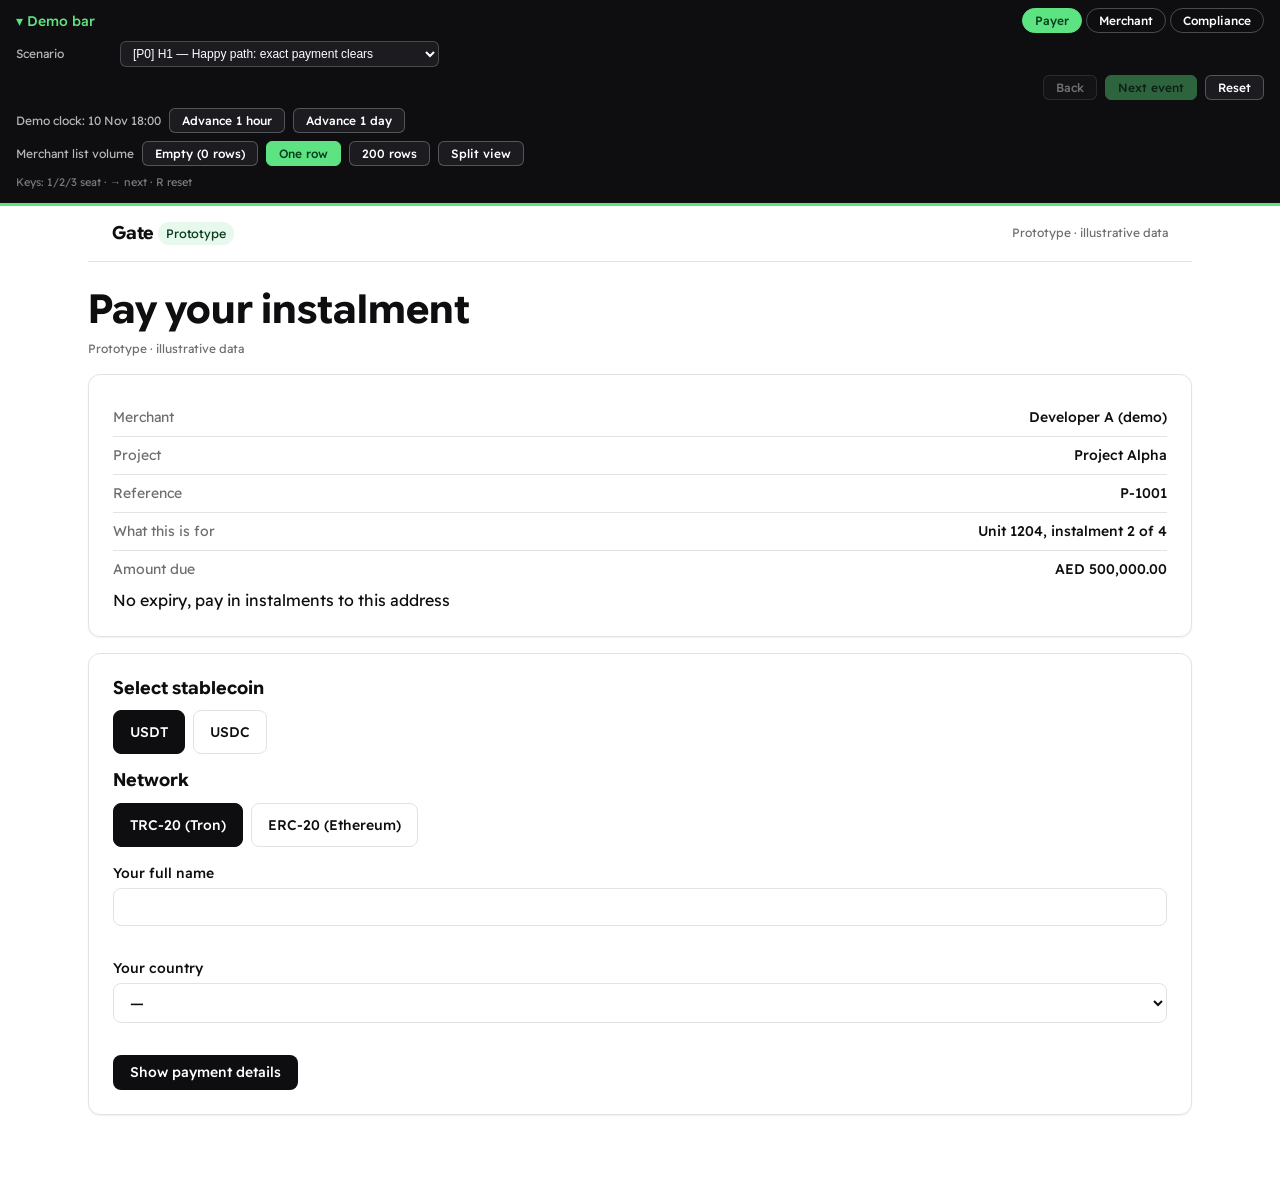
==== index.html @ ad3ec4cb "Gate prototype: 5 screens, 14 scenarios, 3 seats, design system - Payer checkout, payer status, merc" ====
<!DOCTYPE html>
<html lang="en">
<head>
  <meta charset="UTF-8">
  <meta name="viewport" content="width=device-width, initial-scale=1.0">
  <title>Gate · Prototype</title>
  <meta name="description" content="Gate stablecoin checkout prototype — one hold workflow seen from payer, merchant and compliance seats.">
  <link rel="stylesheet" href="design-system.css">
  <link rel="stylesheet" href="css/app.css">
</head>
<body>
  <!-- Demo bar (not product UI) -->
  <header id="demo-bar" class="demo-bar" aria-label="Demo controls"></header>

  <!-- Product app shell -->
  <div class="app-shell">
    <nav class="app-nav" aria-label="Gate navigation">
      <span class="brand">Gate <span class="brand-tag">Prototype</span></span>
      <span class="proto-label" id="proto-label">Prototype · illustrative data</span>
    </nav>
    <main id="screen" class="screen" tabindex="-1" aria-live="polite"></main>
  </div>

  <div id="toast-host" class="toast-host" aria-live="polite" aria-atomic="false"></div>

  <!-- Classic deferred scripts, ordered by dependency (R5). No modules, no fetch. -->
  <script src="js/strings.js"></script>
  <script src="js/fixtures.js"></script>
  <script src="js/statuses.js"></script>
  <script src="js/scenarios.js"></script>
  <script src="js/store.js"></script>
  <script src="js/router.js"></script>
  <script src="js/screens/payer-checkout.js"></script>
  <script src="js/screens/payer-status.js"></script>
  <script src="js/screens/merchant-payments.js"></script>
  <script src="js/screens/merchant-payment-detail.js"></script>
  <script src="js/screens/compliance-case.js"></script>
  <script src="js/demo-bar.js"></script>
  <script src="js/app.js"></script>
</body>
</html>
---- design-system.css ----
/* ============================================================================
   Gate Prototype — Design System (R4)
   Single source of truth for ALL tokens and ALL component styles.
   app.css may only arrange screens using these tokens.
   Sampled from arpdigital.io (see docs/02-design/arp-style-audit.md).
   ========================================================================== */

/* ---- Fonts (self-hosted, open-licensed; R2) ---- */
/* Readex Pro (body) + Google Sans Flex (display), both variable fonts.
   Apache-2.0 / SIL OFL. Local files in assets/fonts/ (latin subset). */
@font-face {
  font-family: "Gate Body";
  src: url("assets/fonts/ReadexPro-Variable.woff2") format("woff2");
  font-weight: 200 800; font-style: normal; font-display: swap;
}
@font-face {
  font-family: "Gate Display";
  src: url("assets/fonts/GoogleSansFlex-Variable.woff2") format("woff2");
  font-weight: 300 800; font-style: normal; font-display: swap;
}

:root {
  /* ---- Colour: brand (sampled arpdigital.io) ---- */
  --color-ink: #0e0e10;            /* lab(5.78 0.66 -12.77) near-black */
  --color-surface: #ffffff;
  --color-surface-alt: #f5f5f4;
  --color-line: #e3e3e1;
  --color-text: #0e0e10;
  --color-text-muted: rgba(14, 14, 16, 0.60);
  --color-text-faint: rgba(14, 14, 16, 0.58);   /* 4.74:1 on white (was 0.40 = 2.65:1, below AA) */

  /* Brand accent (sampled green gradient stop: srgb 0.362 0.886 0.511) */
  --color-brand: #5de382;
  --color-brand-ink: #0a3d1f;      /* AA on brand */
  --color-brand-soft: #e7f8ec;

  /* ---- Semantic colours (extension; WCAG AA) ---- */
  --color-success: #1f7a45;  --color-success-fg: #ffffff;  --color-success-soft: #e3f3e9;
  --color-warning: #8a5a00;  --color-warning-fg: #ffffff;  --color-warning-soft: #fbf1dc;
  --color-danger:  #b42318;  --color-danger-fg:  #ffffff;  --color-danger-soft:  #fbe7e5;
  --color-info:    #17549a;  --color-info-fg:    #ffffff;  --color-info-soft:    #e5eefb;
  --color-neutral: #55555e;  --color-neutral-fg: #ffffff;  --color-neutral-soft: #ececee;

  /* ---- Typography ---- */
  --font-body: "Gate Body", "Readex Pro", Arial, sans-serif;
  --font-display: "Gate Display", "Google Sans Flex", Arial, sans-serif;
  --fs-xs: 0.75rem;      /* 12 */
  --fs-sm: 0.875rem;     /* 14 */
  --fs-base: 1rem;       /* 16 */
  --fs-md: 1.125rem;     /* 18 */
  --fs-lg: 1.5rem;       /* 24 */
  --fs-xl: 2rem;         /* 32 */
  --fs-2xl: 2.5rem;      /* 40 */
  --fw-regular: 400;
  --fw-medium: 500;
  --fw-bold: 700;
  --lh-tight: 1.15;
  --lh-base: 1.5;

  /* ---- Spacing (4px rhythm) ---- */
  --sp-1: 0.25rem;  /* 4 */
  --sp-2: 0.5rem;   /* 8 */
  --sp-3: 0.75rem;  /* 12 */
  --sp-4: 1rem;     /* 16 */
  --sp-5: 1.5rem;   /* 24 */
  --sp-6: 2rem;     /* 32 */
  --sp-7: 3rem;     /* 48 */

  /* ---- Radius ---- */
  --radius-sm: 6px;
  --radius-md: 8px;   /* sampled from buttons */
  --radius-lg: 12px;
  --radius-pill: 999px;

  /* ---- Elevation ---- */
  --shadow-sm: 0 1px 2px rgba(14,14,16,0.06);
  --shadow-md: 0 2px 8px rgba(14,14,16,0.08);
  --shadow-lg: 0 8px 24px rgba(14,14,16,0.12);

  /* ---- Motion ---- */
  --dur-fast: 120ms;
  --dur-base: 200ms;
  --ease: cubic-bezier(0.2, 0, 0, 1);

  /* ---- Layering ---- */
  --z-nav: 10;
  --z-demo: 40;
  --z-dialog: 60;
  --z-toast: 70;

  /* ---- Breakpoints ---- */
  --bp-sm: 360px;
  --bp-md: 768px;
  --bp-lg: 1440px;

  /* ---- Layout ---- */
  --content-max: 72rem;
  --nav-h: 3.5rem;
}

/* ---- Base ---- */
* { box-sizing: border-box; }
html { -webkit-text-size-adjust: 100%; }
body {
  margin: 0;
  font-family: var(--font-body);
  font-size: var(--fs-base);
  line-height: var(--lh-base);
  color: var(--color-text);
  background: var(--color-surface);
  min-height: 100vh;
}
h1, h2, h3 { font-family: var(--font-display); font-weight: var(--fw-bold); line-height: var(--lh-tight); margin: 0 0 var(--sp-3); }
h1 { font-size: var(--fs-2xl); }
h2 { font-size: var(--fs-lg); }
h3 { font-size: var(--fs-md); }
p { margin: 0 0 var(--sp-3); }
a { color: var(--color-info); text-decoration: none; }
a:hover { text-decoration: underline; }
button { font-family: inherit; }
.muted { color: var(--color-text-muted); font-size: var(--fs-sm); }
.hidden { display: none !important; }

:focus-visible {
  outline: 2px solid var(--color-info);
  outline-offset: 2px;
  border-radius: var(--radius-sm);
}

/* ---- App shell (tokens only; app.css arranges) ---- */
.app-nav {
  display: flex;
  align-items: center;
  justify-content: space-between;
  gap: var(--sp-3);
  min-height: var(--nav-h);
  padding-inline: var(--sp-5);
  border-block-end: 1px solid var(--color-line);
  position: sticky;
  top: 0;
  background: var(--color-surface);
  z-index: var(--z-nav);
}
.brand { font-family: var(--font-display); font-weight: var(--fw-bold); font-size: var(--fs-md); letter-spacing: -0.01em; }
.brand-tag {
  font-size: var(--fs-xs);
  font-weight: var(--fw-medium);
  color: var(--color-brand-ink);
  background: var(--color-brand-soft);
  border-radius: var(--radius-pill);
  padding: var(--sp-1) var(--sp-2);
  vertical-align: middle;
}
.proto-label { font-size: var(--fs-xs); color: var(--color-text-muted); }

/* ---- Buttons ---- */
.btn {
  display: inline-flex;
  align-items: center;
  gap: var(--sp-2);
  font-size: var(--fs-sm);
  font-weight: var(--fw-medium);
  line-height: 1.25;
  padding: var(--sp-2) var(--sp-4);
  border-radius: var(--radius-md);
  border: 1px solid transparent;
  cursor: pointer;
  background: var(--color-neutral-soft);
  color: var(--color-text);
  transition: background var(--dur-fast) var(--ease), transform var(--dur-fast) var(--ease);
}
.btn:hover { background: var(--color-line); }
.btn:active { transform: translateY(1px); }
.btn:disabled { opacity: 0.5; cursor: not-allowed; }
.btn.primary { background: var(--color-ink); color: #fff; }
.btn.primary:hover { background: #26262b; }
.btn.ghost { background: transparent; border-color: var(--color-line); color: var(--color-text); }
.btn.ghost:hover { background: var(--color-surface-alt); }
.btn.success { background: var(--color-success); color: var(--color-success-fg); }
.btn.danger { background: var(--color-danger); color: var(--color-danger-fg); }
.btn.warning { background: var(--color-warning); color: var(--color-warning-fg); }
.btn.small { font-size: var(--fs-xs); padding: var(--sp-1) var(--sp-3); }

/* ---- Form fields ---- */
.field { display: flex; flex-direction: column; gap: var(--sp-1); margin-block-end: var(--sp-4); }
.field-label { font-size: var(--fs-sm); font-weight: var(--fw-medium); color: var(--color-text); }
.text-input, .select, .textarea {
  font-family: inherit;
  font-size: var(--fs-base);
  color: var(--color-text);
  background: var(--color-surface);
  border: 1px solid var(--color-line);
  border-radius: var(--radius-md);
  padding: var(--sp-2) var(--sp-3);
  width: 100%;
}
.text-input.small, .select.small { font-size: var(--fs-sm); padding: var(--sp-1) var(--sp-2); width: auto; }
.text-input:focus, .select:focus, .textarea:focus { border-color: var(--color-info); outline: none; box-shadow: 0 0 0 3px var(--color-info-soft); }
.text-input.invalid, .select.invalid, .textarea.invalid { border-color: var(--color-danger); }
.field-error { font-size: var(--fs-xs); color: var(--color-danger); min-height: 1em; }

/* ---- Selectable cards (asset / network) ---- */
.selectable-row { display: flex; gap: var(--sp-2); flex-wrap: wrap; margin-block-end: var(--sp-4); }
.selectable-card {
  font-size: var(--fs-sm);
  font-weight: var(--fw-medium);
  padding: var(--sp-3) var(--sp-4);
  border: 1px solid var(--color-line);
  border-radius: var(--radius-md);
  background: var(--color-surface);
  color: var(--color-text);
  cursor: pointer;
  transition: all var(--dur-fast) var(--ease);
}
.selectable-card:hover { border-color: var(--color-ink); }
.selectable-card.selected { border-color: var(--color-ink); background: var(--color-ink); color: #fff; }

/* ---- Status chip (never colour alone; carries a text label) ---- */
.chip {
  display: inline-flex;
  align-items: center;
  gap: var(--sp-1);
  font-size: var(--fs-xs);
  font-weight: var(--fw-medium);
  padding: var(--sp-1) var(--sp-2);
  border-radius: var(--radius-pill);
  white-space: nowrap;
}
.chip.tone-success { background: var(--color-success-soft); color: var(--color-success); }
.chip.tone-warning { background: var(--color-warning-soft); color: var(--color-warning); }
.chip.tone-danger  { background: var(--color-danger-soft);  color: var(--color-danger); }
.chip.tone-info    { background: var(--color-info-soft);    color: var(--color-info); }
.chip.tone-neutral { background: var(--color-neutral-soft); color: var(--color-neutral); }
.chip-row { display: flex; gap: var(--sp-2); align-items: center; margin-block-end: var(--sp-3); }

/* ---- Badge ---- */
.badge {
  display: inline-flex;
  align-items: center;
  gap: var(--sp-1);
  font-size: var(--fs-xs);
  font-weight: var(--fw-medium);
  padding: var(--sp-1) var(--sp-2);
  border-radius: var(--radius-pill);
}
.badge.success { background: var(--color-success-soft); color: var(--color-success); }

/* ---- Banner ---- */
.banner {
  padding: var(--sp-3) var(--sp-4);
  border-radius: var(--radius-md);
  font-size: var(--fs-sm);
  margin-block-end: var(--sp-3);
}
.banner.info    { background: var(--color-info-soft);    color: var(--color-info); }
.banner.warning { background: var(--color-warning-soft); color: var(--color-warning); }
.banner.neutral { background: var(--color-neutral-soft); color: var(--color-neutral); }
.banner.success { background: var(--color-success-soft); color: var(--color-success); }
.banner.danger  { background: var(--color-danger-soft);  color: var(--color-danger); }
.warn-line { margin-block-end: var(--sp-1); }

/* ---- Card ---- */
.card {
  background: var(--color-surface);
  border: 1px solid var(--color-line);
  border-radius: var(--radius-lg);
  padding: var(--sp-5);
  margin-block-end: var(--sp-4);
  box-shadow: var(--shadow-sm);
}
.card.accent { border-color: var(--color-brand); }
.card.internal { border-inline-start: 3px solid var(--color-info); }
.card-title { font-size: var(--fs-md); margin-block-end: var(--sp-3); }
.card-subtitle { font-size: var(--fs-sm); font-weight: var(--fw-medium); margin-block-end: var(--sp-2); color: var(--color-text-muted); }

/* ---- Key-value list ---- */
.kv { display: flex; flex-direction: column; }
.kv-row {
  display: flex;
  justify-content: space-between;
  gap: var(--sp-4);
  padding-block: var(--sp-2);
  border-block-end: 1px solid var(--color-line);
  font-size: var(--fs-sm);
}
.kv-row:last-child { border-block-end: none; }
.kv-k { color: var(--color-text-muted); }
.kv-v { text-align: end; font-weight: var(--fw-medium); font-variant-numeric: tabular-nums; }
.kv-v.kv-strong { color: var(--color-success); font-weight: var(--fw-bold); }
.kv-v.kv-warn { color: var(--color-warning); }

/* ---- Data table ---- */
.data-table { width: 100%; border-collapse: collapse; font-size: var(--fs-sm); }
.data-table th {
  text-align: start;
  font-weight: var(--fw-medium);
  color: var(--color-text-muted);
  font-size: var(--fs-xs);
  padding: var(--sp-2) var(--sp-3);
  border-block-end: 1px solid var(--color-line);
  white-space: nowrap;
}
.data-table td { padding: var(--sp-3); border-block-end: 1px solid var(--color-line); vertical-align: middle; }
.data-table th.num, .data-table td.num { text-align: end; font-variant-numeric: tabular-nums; white-space: nowrap; }
.data-table .cell-wrap { max-width: 14rem; overflow: hidden; text-overflow: ellipsis; white-space: nowrap; }
.data-table .row-link { color: var(--color-ink); font-weight: var(--fw-medium); }
.data-table tr.row { cursor: pointer; }
.data-table tr.row:hover { background: var(--color-surface-alt); }
.cell-sub { font-size: var(--fs-xs); color: var(--color-text-muted); margin-block-start: var(--sp-1); }
.cell-sub.overdue { color: var(--color-danger); font-weight: var(--fw-medium); }

/* ---- Empty state ---- */
.empty-state { text-align: center; padding: var(--sp-7) var(--sp-5); border: 1px dashed var(--color-line); border-radius: var(--radius-lg); }
.empty-icon { font-size: var(--fs-xl); color: var(--color-text-faint); margin-block-end: var(--sp-3); }
.empty-title { font-size: var(--fs-md); font-weight: var(--fw-medium); }
.empty-hint { font-size: var(--fs-sm); color: var(--color-text-muted); margin-block-start: var(--sp-1); }

/* ---- Tiles (summary) ---- */
.tiles { display: grid; grid-template-columns: repeat(3, 1fr); gap: var(--sp-3); margin-block-end: var(--sp-4); }
.tile {
  background: var(--color-surface);
  border: 1px solid var(--color-line);
  border-radius: var(--radius-lg);
  padding: var(--sp-4);
}
.tile-value { font-size: var(--fs-lg); font-weight: var(--fw-bold); font-variant-numeric: tabular-nums; }
.tile-label { font-size: var(--fs-xs); color: var(--color-text-muted); margin-block-start: var(--sp-1); }

/* ---- Timeline (horizontal, payer) ---- */
.timeline { display: flex; gap: var(--sp-2); margin-block-end: var(--sp-4); }
.timeline-item { flex: 1; display: flex; flex-direction: column; align-items: center; gap: var(--sp-1); position: relative; }
.timeline-item::before {
  content: "";
  position: absolute;
  top: 0.5rem;
  inset-inline: 50%;
  width: 100%;
  height: 2px;
  background: var(--color-line);
  z-index: 0;
}
.timeline-item:first-child::before { display: none; }
.timeline-item.done::before { background: var(--color-success); }
.tl-dot {
  width: 1rem;
  height: 1rem;
  border-radius: 50%;
  background: var(--color-line);
  z-index: 1;
}
.timeline-item.done .tl-dot { background: var(--color-success); }
.timeline-item.current .tl-dot { box-shadow: 0 0 0 4px var(--color-success-soft); }
.tl-label { font-size: var(--fs-xs); color: var(--color-text-muted); text-align: center; }
.timeline-item.done .tl-label, .timeline-item.current .tl-label { color: var(--color-text); font-weight: var(--fw-medium); }

/* ---- Timeline (vertical) ---- */
.timeline.vertical { flex-direction: column; gap: 0; }
.timeline.vertical .timeline-item { flex-direction: row; justify-content: space-between; align-items: baseline; padding: var(--sp-2) 0; border-block-end: 1px solid var(--color-line); }
.timeline.vertical .timeline-item::before { display: none; }
.timeline.vertical .tl-label { text-align: start; font-size: var(--fs-sm); color: var(--color-text); }
.timeline.vertical .tl-time { font-size: var(--fs-xs); color: var(--color-text-muted); font-variant-numeric: tabular-nums; }

/* ---- Copy field ---- */
.copy-field { display: flex; gap: var(--sp-2); align-items: center; margin-block-end: var(--sp-3); }
.copy-value {
  flex: 1;
  font-family: ui-monospace, "SFMono-Regular", Menlo, monospace;
  font-size: var(--fs-sm);
  background: var(--color-surface-alt);
  border: 1px solid var(--color-line);
  border-radius: var(--radius-md);
  padding: var(--sp-2) var(--sp-3);
  overflow-x: auto;
  white-space: nowrap;
}
.addr-note { font-size: var(--fs-xs); color: var(--color-warning); margin-block: var(--sp-1) var(--sp-3); }

/* ---- QR placeholder ---- */
.qr-placeholder {
  font-family: ui-monospace, monospace;
  text-align: center;
  letter-spacing: 0.5em;
  font-size: var(--fs-lg);
  color: var(--color-ink);
  background:
    linear-gradient(45deg, var(--color-surface-alt) 25%, transparent 25%) 0 0 / 16px 16px,
    linear-gradient(-45deg, var(--color-surface-alt) 25%, transparent 25%) 8px 8px / 16px 16px;
  border: 2px solid var(--color-ink);
  border-radius: var(--radius-md);
  padding: var(--sp-5);
  margin-block-end: var(--sp-3);
}

/* ---- Dialog ---- */
.dialog-backdrop {
  position: fixed;
  inset: 0;
  background: rgba(14,14,16,0.5);
  display: flex;
  align-items: center;
  justify-content: center;
  padding: var(--sp-4);
  z-index: var(--z-dialog);
}
.dialog {
  background: var(--color-surface);
  border-radius: var(--radius-lg);
  box-shadow: var(--shadow-lg);
  max-width: 40rem;
  width: 100%;
  padding: var(--sp-5);
  max-height: 90vh;
  overflow-y: auto;
}
.dialog-title { font-size: var(--fs-md); }
.dialog-actions { display: flex; justify-content: flex-end; gap: var(--sp-2); margin-block-start: var(--sp-4); }

/* ---- Preview box ---- */
.preview { margin-block: var(--sp-4); border: 1px solid var(--color-line); border-radius: var(--radius-md); overflow: hidden; }
.preview-title { font-size: var(--fs-xs); font-weight: var(--fw-medium); color: var(--color-text-muted); padding: var(--sp-2) var(--sp-3); background: var(--color-surface-alt); border-block-end: 1px solid var(--color-line); }
.preview-box { padding: var(--sp-3); border-block-end: 1px solid var(--color-line); }
.preview-box:last-child { border-block-end: none; }
.preview-label { font-size: var(--fs-xs); font-weight: var(--fw-medium); color: var(--color-info); margin-block-end: var(--sp-1); }
.preview-text { font-size: var(--fs-sm); }

/* ---- Outcome list ---- */
.outcome-list { margin: var(--sp-2) 0 0; padding-inline-start: 1.25rem; font-size: var(--fs-sm); color: var(--color-text-muted); }
.outcome-list li { margin-block-end: var(--sp-1); }

/* ---- Queue strip (compliance) ---- */
.queue-strip {
  display: flex;
  gap: var(--sp-2);
  flex-wrap: wrap;
  align-items: center;
  padding: var(--sp-3);
  border: 1px solid var(--color-line);
  border-radius: var(--radius-lg);
  margin-block-end: var(--sp-4);
  background: var(--color-surface-alt);
}
.queue-title { font-size: var(--fs-xs); font-weight: var(--fw-medium); color: var(--color-text-muted); margin-block-end: var(--sp-2); width: 100%; }
.queue-item {
  display: inline-flex;
  align-items: center;
  gap: var(--sp-2);
  padding: var(--sp-2) var(--sp-3);
  border: 1px solid var(--color-line);
  border-radius: var(--radius-pill);
  background: var(--color-surface);
  font-size: var(--fs-xs);
  cursor: pointer;
}
.queue-item.active { border-color: var(--color-ink); }
.queue-item.overdue { border-color: var(--color-danger); background: var(--color-danger-soft); }
.qi-id { font-weight: var(--fw-bold); }
.qi-time { color: var(--color-text-muted); }
.queue-item.overdue .qi-time { color: var(--color-danger); font-weight: var(--fw-medium); }

/* ---- Toast ---- */
.toast-host { position: fixed; bottom: var(--sp-4); inset-inline-end: var(--sp-4); display: flex; flex-direction: column; gap: var(--sp-2); z-index: var(--z-toast); }
.toast {
  background: var(--color-ink);
  color: #fff;
  padding: var(--sp-3) var(--sp-4);
  border-radius: var(--radius-md);
  font-size: var(--fs-sm);
  box-shadow: var(--shadow-md);
}
.toast.tone-success { background: var(--color-success); }

/* ---- Action row ---- */
.action-row { display: flex; gap: var(--sp-2); flex-wrap: wrap; margin-block-end: var(--sp-4); }

/* ---- Hold panel ---- */
.hold-panel { border-inline-start: 3px solid var(--color-warning); }

/* ---- Screen title ---- */
.screen-title { margin-block-end: var(--sp-2); }
.proto-badge { font-size: var(--fs-xs); color: var(--color-text-muted); margin-block-end: var(--sp-4); }

/* ---- List controls ---- */
.list-controls { display: flex; gap: var(--sp-2); align-items: center; flex-wrap: wrap; margin-block-end: var(--sp-3); }

/* ---- Demo bar (visually distinct from product) ---- */
.demo-bar {
  background: var(--color-ink);
  color: #fff;
  position: sticky;
  top: 0;
  z-index: var(--z-demo);
  border-block-end: 3px solid var(--color-brand);
}
.db-head { display: flex; align-items: center; gap: var(--sp-3); padding: var(--sp-2) var(--sp-4); flex-wrap: wrap; }
.db-toggle { background: none; border: none; color: var(--color-brand); font-size: var(--fs-sm); font-weight: var(--fw-medium); cursor: pointer; padding: 0; }
.db-seats { display: flex; gap: var(--sp-1); margin-inline-start: auto; }
.db-seat {
  font-size: var(--fs-xs);
  font-weight: var(--fw-medium);
  padding: var(--sp-1) var(--sp-3);
  border-radius: var(--radius-pill);
  border: 1px solid rgba(255,255,255,0.25);
  background: transparent;
  color: #fff;
  cursor: pointer;
}
.db-seat.active { background: var(--color-brand); color: var(--color-brand-ink); border-color: var(--color-brand); }
.db-body { padding: 0 var(--sp-4) var(--sp-3); display: flex; flex-direction: column; gap: var(--sp-2); }
.demo-bar.collapsed .db-body { display: none; }
.db-row { display: flex; align-items: center; gap: var(--sp-2); flex-wrap: wrap; }
.db-label { font-size: var(--fs-xs); color: rgba(255,255,255,0.7); min-width: 6rem; }
.db-select, .db-steps { font-size: var(--fs-xs); }
.db-select {
  background: #1c1c20;
  color: #fff;
  border: 1px solid rgba(255,255,255,0.2);
  border-radius: var(--radius-sm);
  padding: var(--sp-1) var(--sp-2);
  max-width: 24rem;
}
.db-stepnum { font-size: var(--fs-xs); color: rgba(255,255,255,0.7); flex: 1; }
.db-btn {
  font-size: var(--fs-xs);
  font-weight: var(--fw-medium);
  padding: var(--sp-1) var(--sp-3);
  border-radius: var(--radius-sm);
  border: 1px solid rgba(255,255,255,0.25);
  background: #1c1c20;
  color: #fff;
  cursor: pointer;
}
.db-btn:hover { background: #2a2a30; }
.db-btn.active { background: var(--color-brand); color: var(--color-brand-ink); border-color: var(--color-brand); }
.db-btn.primary { background: var(--color-brand); color: var(--color-brand-ink); border-color: var(--color-brand); }
.db-btn:disabled { opacity: 0.4; cursor: not-allowed; }
.db-keys { font-size: 0.6875rem; color: rgba(255,255,255,0.45); }

/* ---- Responsive (R1.7-R1.8): tables -> stacked cards at 768px and below ---- */
@media (max-width: 768px) {
  .data-table, .data-table thead, .data-table tbody, .data-table tr, .data-table td { display: block; width: 100%; }
  .data-table thead { position: absolute; width: 1px; height: 1px; overflow: hidden; clip: rect(0 0 0 0); }
  .data-table tr.row { border: 1px solid var(--color-line); border-radius: var(--radius-md); margin-block-end: var(--sp-2); padding-block: var(--sp-2); }
  .data-table td { border: none; padding: var(--sp-1) var(--sp-3); display: flex; justify-content: space-between; gap: var(--sp-3); }
  .data-table td::before { content: attr(data-label); font-size: var(--fs-xs); color: var(--color-text-muted); }
  .tiles { grid-template-columns: 1fr; }
  .app-nav { padding-inline: var(--sp-3); }
  h1 { font-size: var(--fs-xl); }
  .qr-placeholder { font-size: var(--fs-md); letter-spacing: 0.3em; }
  .copy-field { flex-direction: column; align-items: stretch; }
}
@media (max-width: 379px) {
  .app-shell { padding-inline: var(--sp-3) !important; }
}

/* ---- Split view (E13) ---- */
body.split-on .screen { display: grid; grid-template-columns: 1fr 1fr; gap: var(--sp-4); }

/* ---- Reduced motion ---- */
@media (prefers-reduced-motion: reduce) {
  *, *::before, *::after { transition-duration: 0.01ms !important; animation-duration: 0.01ms !important; }
}
---- css/app.css ----
/* Gate Prototype — app.css (R4)
 * Screen layout ONLY: grids and page arrangement, using design-system tokens.
 * Defines NO tokens and NO components. */

.app-shell {
  max-width: var(--content-max);
  margin-inline: auto;
  padding-inline: var(--sp-5);
  padding-block-end: var(--sp-7);
}
.screen {
  padding-block-start: var(--sp-5);
}
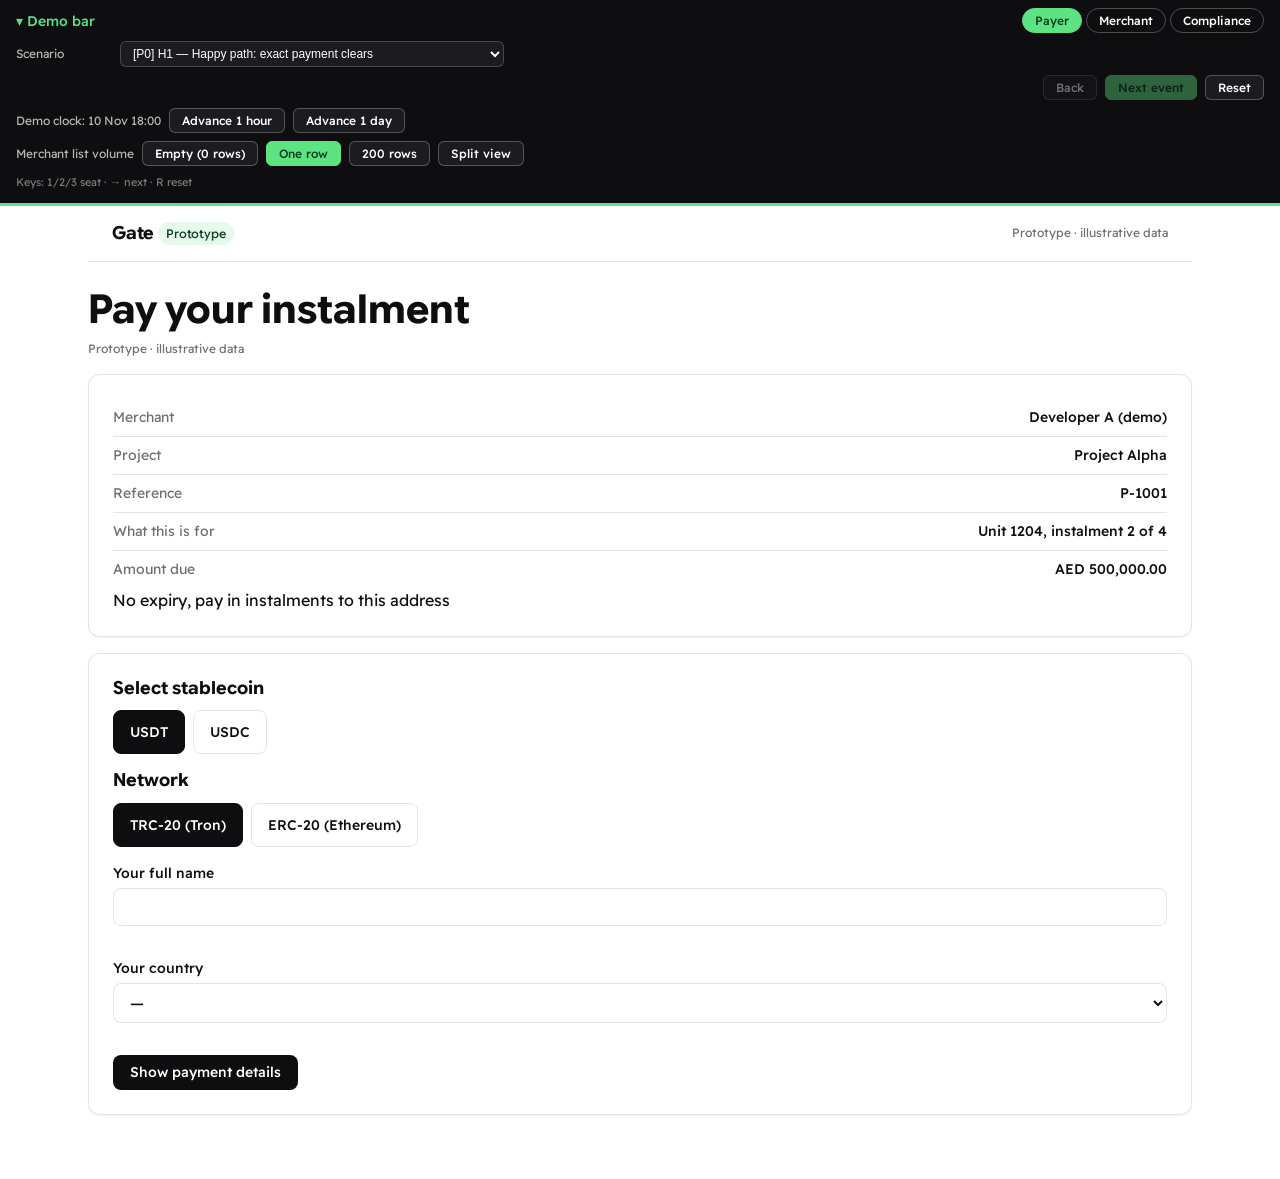
==== commit 848e1e41: "Phase 2: 17 scenarios with transaction-level data, E15/E16/E17 new, events" ====
--- a/index.html
+++ b/index.html
@@ -27,6 +27,8 @@
   <script src="js/strings.js"></script>
   <script src="js/fixtures.js"></script>
   <script src="js/statuses.js"></script>
+  <!-- Phase 2: the store re-derives payment status from transactions. -->
+  <script src="js/derive.js"></script>
   <script src="js/scenarios.js"></script>
   <script src="js/store.js"></script>
   <script src="js/router.js"></script>
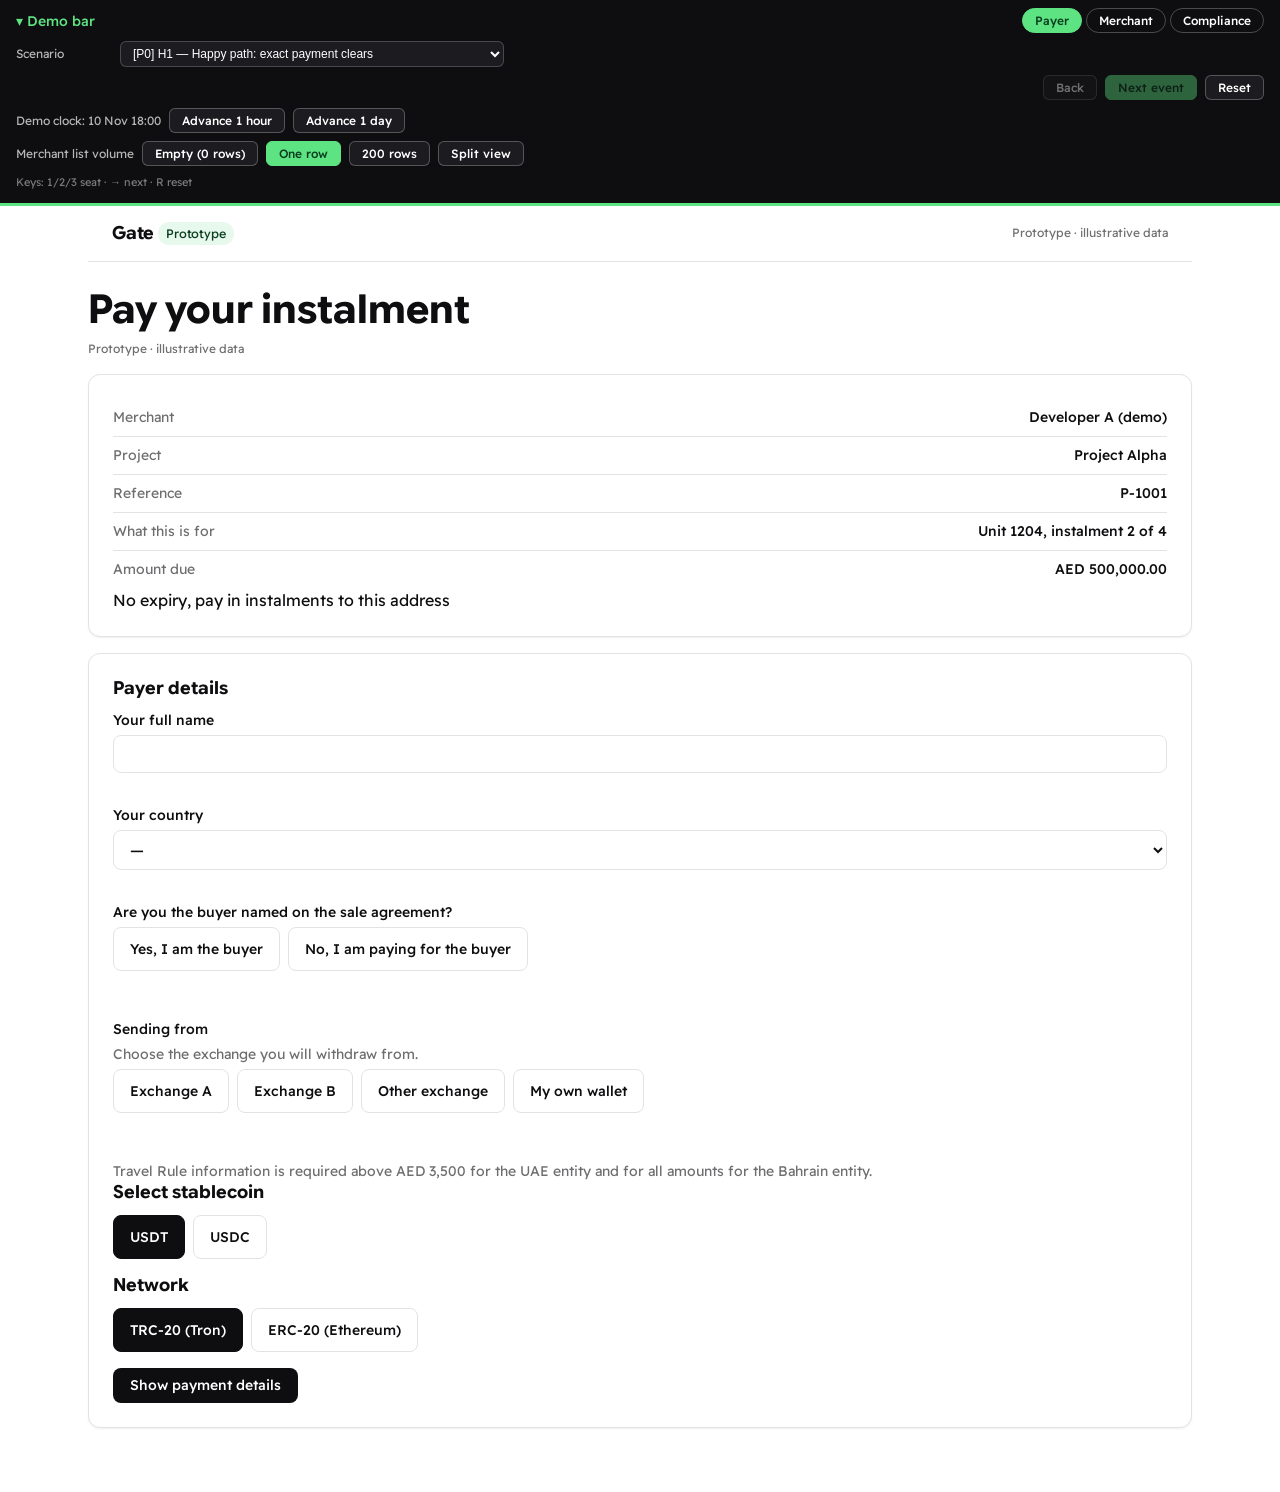
==== commit 269c05b2: "Phase 3a: 4 screens reworked (Travel Rule, timeline, CSV, events), S5 removed" ====
--- a/index.html
+++ b/index.html
@@ -4,7 +4,7 @@
   <meta charset="UTF-8">
   <meta name="viewport" content="width=device-width, initial-scale=1.0">
   <title>Gate · Prototype</title>
-  <meta name="description" content="Gate stablecoin checkout prototype — one hold workflow seen from payer, merchant and compliance seats.">
+  <meta name="description" content="Gate stablecoin checkout prototype — four screens across two seats: payer checkout and status, merchant payments and payment detail.">
   <link rel="stylesheet" href="design-system.css">
   <link rel="stylesheet" href="css/app.css">
 </head>
@@ -32,11 +32,12 @@
   <script src="js/scenarios.js"></script>
   <script src="js/store.js"></script>
   <script src="js/router.js"></script>
+  <!-- Phase 3: demo map at #/ (demo tooling, not a product screen). -->
+  <script src="js/screens/demo-map.js"></script>
   <script src="js/screens/payer-checkout.js"></script>
   <script src="js/screens/payer-status.js"></script>
   <script src="js/screens/merchant-payments.js"></script>
   <script src="js/screens/merchant-payment-detail.js"></script>
-  <script src="js/screens/compliance-case.js"></script>
   <script src="js/demo-bar.js"></script>
   <script src="js/app.js"></script>
 </body>
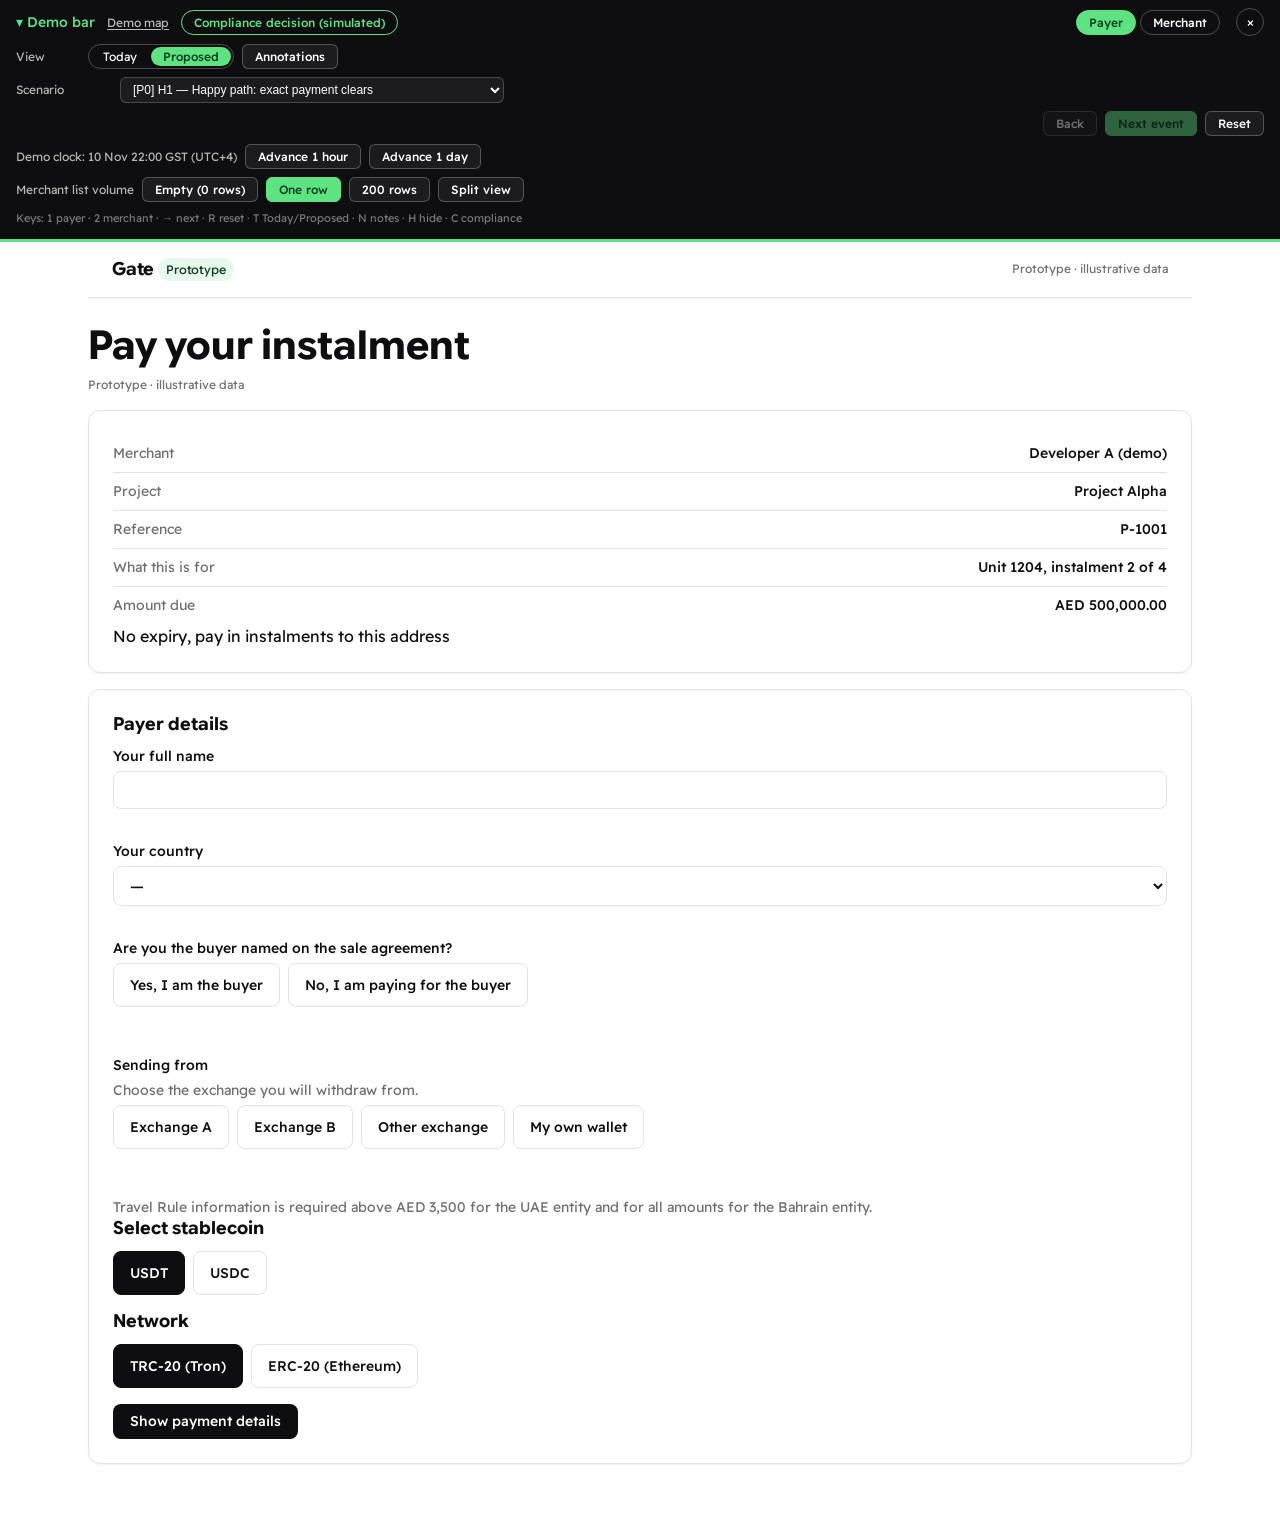
==== commit f3e98946: "Phase 4a: Today/Proposed, annotations, GST times, phone check, robots, noindex" ====
--- a/index.html
+++ b/index.html
@@ -3,6 +3,8 @@
 <head>
   <meta charset="UTF-8">
   <meta name="viewport" content="width=device-width, initial-scale=1.0">
+  <meta name="robots" content="noindex, nofollow">
+  <meta name="referrer" content="no-referrer">
   <title>Gate · Prototype</title>
   <meta name="description" content="Gate stablecoin checkout prototype — four screens across two seats: payer checkout and status, merchant payments and payment detail.">
   <link rel="stylesheet" href="design-system.css">
--- a/design-system.css
+++ b/design-system.css
@@ -555,6 +555,271 @@
 /* ---- Split view (E13) ---- */
 body.split-on .screen { display: grid; grid-template-columns: 1fr 1fr; gap: var(--sp-4); }
 
+/* ============================================================================
+   Phase 3b — demo map, compliance panel, view switches, annotation pins
+   Demo tooling only. Product screens never use these classes.
+   ========================================================================== */
+
+/* ---- Demo map (#/) ---- */
+.dm-header { margin-block: var(--sp-4) var(--sp-5); }
+.dm-title-row { display: flex; align-items: baseline; gap: var(--sp-3); flex-wrap: wrap; }
+.dm-title { margin: 0; }
+.dm-label {
+  font-size: var(--fs-xs);
+  font-weight: var(--fw-medium);
+  color: var(--color-brand-ink);
+  background: var(--color-brand-soft);
+  border-radius: var(--radius-pill);
+  padding: var(--sp-1) var(--sp-2);
+}
+.dm-intro { color: var(--color-text-muted); font-size: var(--fs-sm); max-width: 52rem; margin-block-start: var(--sp-2); }
+.dm-group { margin-block-end: var(--sp-6); }
+.dm-group-title { font-size: var(--fs-md); margin-block-end: var(--sp-3); }
+.dm-cards { display: grid; grid-template-columns: repeat(3, minmax(0, 1fr)); gap: var(--sp-3); }
+.dm-card {
+  display: flex;
+  flex-direction: column;
+  gap: var(--sp-2);
+  background: var(--color-surface);
+  border: 1px solid var(--color-line);
+  border-radius: var(--radius-lg);
+  padding: var(--sp-4);
+  box-shadow: var(--shadow-sm);
+}
+.dm-card:hover { box-shadow: var(--shadow-md); border-color: var(--color-text-faint); }
+.dm-card-head { display: flex; align-items: center; gap: var(--sp-2); }
+.dm-id {
+  font-family: var(--font-display);
+  font-size: var(--fs-xs);
+  font-weight: var(--fw-bold);
+  color: var(--color-brand-ink);
+  background: var(--color-brand-soft);
+  border-radius: var(--radius-sm);
+  padding: 2px var(--sp-2);
+}
+.dm-priority { font-size: 0.6875rem; color: var(--color-text-muted); letter-spacing: 0.04em; }
+.dm-card-title { font-size: var(--fs-base); margin: 0; }
+.dm-card-blurb { font-size: var(--fs-sm); color: var(--color-text-muted); margin: 0; flex: 1; }
+.dm-card-foot { display: flex; align-items: flex-end; justify-content: space-between; gap: var(--sp-2); margin-block-start: var(--sp-2); }
+.dm-roadmap { font-size: 0.6875rem; color: var(--color-text-faint); line-height: 1.35; }
+.dm-start { flex: none; }
+.dm-foot { font-size: var(--fs-xs); color: var(--color-text-faint); margin-block-start: var(--sp-4); }
+
+/* ---- Demo bar additions ---- */
+.db-map {
+  background: none;
+  border: 0;
+  color: rgba(255, 255, 255, 0.72);
+  font-size: var(--fs-xs);
+  cursor: pointer;
+  padding: 0;
+  text-decoration: underline;
+  text-underline-offset: 2px;
+}
+.db-map:hover { color: #fff; }
+.db-compliance {
+  font-size: var(--fs-xs);
+  font-weight: var(--fw-medium);
+  padding: var(--sp-1) var(--sp-3);
+  border-radius: var(--radius-pill);
+  border: 1px solid var(--color-brand);
+  background: transparent;
+  color: var(--color-brand);
+  cursor: pointer;
+}
+.db-compliance:hover, .db-compliance.active { background: var(--color-brand); color: var(--color-brand-ink); }
+.db-hide {
+  margin-inline-start: var(--sp-1);
+  width: 1.75rem;
+  height: 1.75rem;
+  border-radius: 50%;
+  border: 1px solid rgba(255, 255, 255, 0.25);
+  background: transparent;
+  color: #fff;
+  font-size: var(--fs-sm);
+  line-height: 1;
+  cursor: pointer;
+}
+.db-hide:hover { background: #2a2a30; }
+.db-view .db-label { min-width: 4rem; }
+.db-seg {
+  display: inline-flex;
+  gap: 2px;
+  padding: 2px;
+  border: 1px solid rgba(255, 255, 255, 0.25);
+  border-radius: var(--radius-pill);
+}
+.db-seg-btn {
+  font-size: var(--fs-xs);
+  padding: 2px var(--sp-3);
+  border: 0;
+  border-radius: var(--radius-pill);
+  background: transparent;
+  color: #fff;
+  cursor: pointer;
+}
+.db-seg-btn.active { background: var(--color-brand); color: var(--color-brand-ink); font-weight: var(--fw-medium); }
+
+/* Hidden bar: a small handle, not a full-width strip. */
+.demo-bar.db-hidden {
+  position: fixed;
+  inset-block-end: var(--sp-4);
+  inset-inline-start: var(--sp-4);
+  inset-block-start: auto;
+  background: transparent;
+  border: 0;
+  z-index: var(--z-demo);
+}
+.db-handle {
+  font-size: var(--fs-xs);
+  font-weight: var(--fw-medium);
+  padding: var(--sp-2) var(--sp-3);
+  border-radius: var(--radius-pill);
+  border: 1px solid rgba(255, 255, 255, 0.25);
+  background: var(--color-ink);
+  color: var(--color-brand);
+  cursor: pointer;
+  box-shadow: var(--shadow-md);
+}
+
+/* ---- Compliance decision panel (demo tooling) ---- */
+.cp-panel {
+  position: fixed;
+  inset-block: 0;
+  inset-inline-end: 0;
+  width: min(27rem, 100vw);
+  background: var(--color-surface);
+  border-inline-start: 3px solid var(--color-brand);
+  box-shadow: var(--shadow-lg);
+  z-index: 55;
+  overflow-y: auto;
+  padding: var(--sp-4);
+}
+.cp-head { display: flex; align-items: center; gap: var(--sp-2); margin-block-end: var(--sp-3); }
+.cp-badge {
+  font-size: 0.6875rem;
+  font-weight: var(--fw-bold);
+  letter-spacing: 0.06em;
+  color: var(--color-brand-ink);
+  background: var(--color-brand);
+  border-radius: var(--radius-sm);
+  padding: 2px var(--sp-2);
+}
+.cp-title { font-size: var(--fs-base); margin: 0; flex: 1; }
+.cp-close {
+  margin-inline-start: auto;
+  width: 2rem;
+  height: 2rem;
+  border-radius: 50%;
+  border: 1px solid var(--color-line);
+  background: var(--color-surface);
+  color: var(--color-text);
+  font-size: var(--fs-md);
+  line-height: 1;
+  cursor: pointer;
+}
+.cp-close:hover { background: var(--color-surface-alt); }
+.cp-case-pick { display: flex; align-items: center; gap: var(--sp-2); margin-block-end: var(--sp-3); }
+.cp-case {
+  border: 1px dashed var(--color-line);
+  border-radius: var(--radius-md);
+  padding: var(--sp-3);
+  background: var(--color-surface-alt);
+  margin-block-end: var(--sp-4);
+}
+.cp-section-title { font-size: var(--fs-sm); margin: 0 0 var(--sp-2); }
+.cp-actions-wrap { margin-block-end: var(--sp-3); }
+.cp-actions { display: grid; grid-template-columns: 1fr 1fr; gap: var(--sp-2); }
+.cp-action {
+  font-size: var(--fs-sm);
+  font-weight: var(--fw-medium);
+  padding: var(--sp-2) var(--sp-3);
+  border: 1px solid var(--color-line);
+  border-radius: var(--radius-md);
+  background: var(--color-surface);
+  color: var(--color-text);
+  cursor: pointer;
+  text-align: start;
+}
+.cp-action:hover { border-color: var(--color-ink); }
+.cp-action.active { background: var(--color-ink); color: #fff; border-color: var(--color-ink); }
+.cp-form { margin-block-end: var(--sp-3); }
+.cp-field { margin-block-end: var(--sp-3); }
+.cp-field-label { font-size: var(--fs-xs); font-weight: var(--fw-medium); color: var(--color-text-muted); display: block; margin-block-end: var(--sp-1); }
+.cp-preview { margin-block: var(--sp-2) var(--sp-3); }
+.cp-never { font-size: var(--fs-xs); color: var(--color-text-muted); padding: var(--sp-2) var(--sp-3); background: var(--color-warning-soft); }
+.cp-error { font-size: var(--fs-xs); color: var(--color-danger); margin-block-end: var(--sp-2); }
+.cp-confirm { width: 100%; }
+.cp-foot { font-size: 0.6875rem; color: var(--color-text-faint); margin-block-start: var(--sp-4); border-block-start: 1px solid var(--color-line); padding-block-start: var(--sp-3); }
+
+/* ---- Annotation pins (phase 4 fills the layer) ---- */
+.annotation-layer {
+  position: fixed;
+  inset: 0;
+  z-index: 35;
+  display: none;
+  pointer-events: none;
+}
+body.annotations-on .annotation-layer { display: block; }
+.annotation-pin {
+  position: absolute;
+  width: 1.5rem;
+  height: 1.5rem;
+  border-radius: 50%;
+  border: 2px solid var(--color-surface);
+  background: var(--color-ink);
+  color: #fff;
+  font-size: var(--fs-xs);
+  font-weight: var(--fw-bold);
+  line-height: 1;
+  display: inline-flex;
+  align-items: center;
+  justify-content: center;
+  cursor: pointer;
+  pointer-events: auto;
+  box-shadow: var(--shadow-md);
+}
+.annotation-note {
+  position: absolute;
+  max-width: 18rem;
+  background: var(--color-ink);
+  color: #fff;
+  border-radius: var(--radius-md);
+  padding: var(--sp-3);
+  font-size: var(--fs-xs);
+  line-height: var(--lh-base);
+  box-shadow: var(--shadow-lg);
+  pointer-events: auto;
+}
+.annotation-note { padding-inline-end: var(--sp-5); }
+.annotation-note-title { font-weight: var(--fw-bold); margin-block-end: var(--sp-1); }
+.annotation-note-text { font-size: var(--fs-xs); }
+.annotation-close {
+  position: absolute;
+  inset-block-start: 2px;
+  inset-inline-end: 4px;
+  width: 1.5rem;
+  height: 1.5rem;
+  background: none;
+  border: 0;
+  color: #fff;
+  font-size: var(--fs-md);
+  line-height: 1;
+  cursor: pointer;
+}
+
+@media (max-width: 1024px) {
+  .dm-cards { grid-template-columns: repeat(2, minmax(0, 1fr)); }
+}
+@media (max-width: 700px) {
+  .dm-cards { grid-template-columns: 1fr; }
+  .cp-panel { width: 100vw; border-inline-start: 0; border-block-start: 3px solid var(--color-brand); }
+}
+@media (max-width: 768px) {
+  .dm-card-foot { flex-direction: column; align-items: stretch; }
+  .dm-start { width: 100%; }
+}
+
 /* ---- Reduced motion ---- */
 @media (prefers-reduced-motion: reduce) {
   *, *::before, *::after { transition-duration: 0.01ms !important; animation-duration: 0.01ms !important; }
